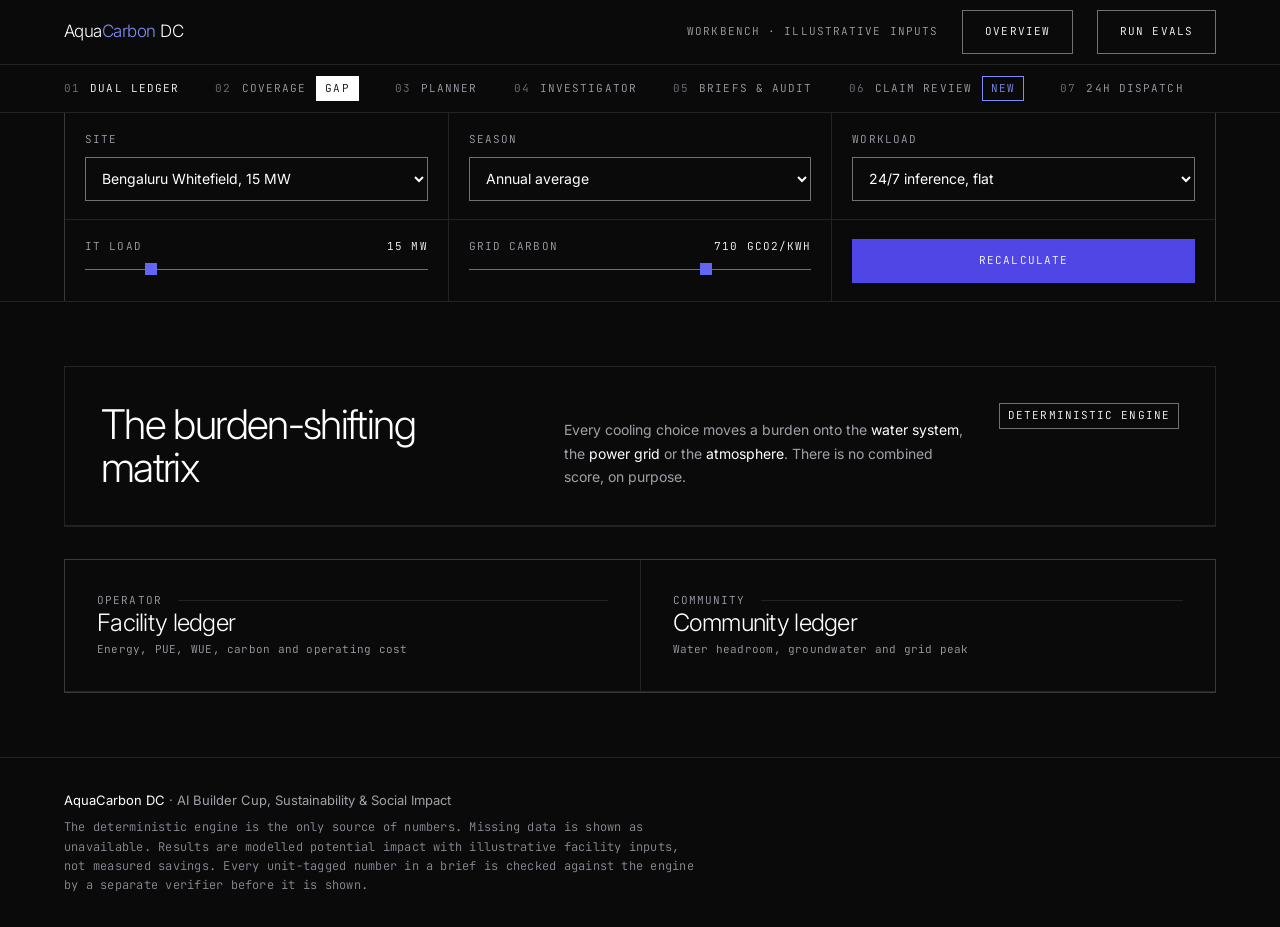
==== static/app.html @ 887aaea4 "feat(ui): revamp as a landing page plus workbench in a dark generated-light style - / is a new landi" ====
<!DOCTYPE html>
<html lang="en">
<head>
  <meta charset="UTF-8">
  <meta name="viewport" content="width=device-width, initial-scale=1.0">
  <title>Workbench | AquaCarbon DC</title>
  <meta name="description" content="Compare data-center cooling choices on two ledgers: what the facility spends and what the community absorbs.">
  <meta name="theme-color" content="#0A0A0A">
  <link rel="icon" href="data:image/svg+xml,%3Csvg xmlns=%27http://www.w3.org/2000/svg%27 viewBox=%270 0 32 32%27%3E%3Crect width=%2732%27 height=%2732%27 fill=%27%230A0A0A%27/%3E%3Crect x=%277%27 y=%2715%27 width=%2718%27 height=%272%27 fill=%27%236366F1%27/%3E%3C/svg%3E">
  <link rel="preconnect" href="https://fonts.googleapis.com">
  <link rel="preconnect" href="https://fonts.gstatic.com" crossorigin>
  <link href="https://fonts.googleapis.com/css2?family=Inter:wght@300;400&family=JetBrains+Mono:wght@300&display=swap" rel="stylesheet">
  <link rel="stylesheet" href="/static/style.css">
</head>
<body>
  <a class="skip" href="#main">Skip to content</a>

  <header class="topbar">
    <div class="wrap">
      <a class="wordmark" href="/" aria-label="AquaCarbon DC, home">Aqua<b>Carbon</b> DC</a>
      <div class="topbar-meta">
        <span class="mono">Workbench &middot; Illustrative inputs</span>
        <a class="btn" href="/">Overview</a>
        <button id="btn-run-evals" class="btn-evals" title="Run the evaluation suite" type="button">Run evals</button>
      </div>
    </div>
  </header>

  <nav class="app-nav" aria-label="Workbench sections">
    <div class="wrap" role="tablist">
      <button class="nav-tab active" data-tab="dashboard" role="tab" type="button"><span class="num">01</span> Dual ledger</button>
      <button class="nav-tab" data-tab="coverage" role="tab" type="button"><span class="num">02</span> Coverage <span class="tab-indicator alert">Gap</span></button>
      <button class="nav-tab" data-tab="planner" role="tab" type="button"><span class="num">03</span> Planner</button>
      <button class="nav-tab" data-tab="investigator" role="tab" type="button"><span class="num">04</span> Investigator</button>
      <button class="nav-tab" data-tab="briefs" role="tab" type="button"><span class="num">05</span> Briefs &amp; audit</button>
      <button class="nav-tab" data-tab="review" role="tab" type="button"><span class="num">06</span> Claim review <span class="tab-indicator new">New</span></button>
      <button class="nav-tab" data-tab="arbiter" role="tab" type="button"><span class="num">07</span> 24h dispatch</button>
    </div>
  </nav>

  <section class="control-ribbon" aria-label="Scenario">
    <div class="wrap">
      <div class="control-grid">
        <div class="control-group">
          <label for="preset-selector">Site</label>
          <select id="preset-selector" class="custom-select">
            <option value="bengaluru">Bengaluru Whitefield, 15 MW</option>
            <option value="chennai">Chennai Ambattur, 30 MW</option>
            <option value="mumbai">Navi Mumbai Rabale, 50 MW</option>
          </select>
        </div>
        <div class="control-group">
          <label for="season-selector">Season</label>
          <select id="season-selector" class="custom-select">
            <option value="annual_average">Annual average</option>
            <option value="dry_summer">Dry summer, 36.5&deg;C</option>
            <option value="monsoon">Monsoon, 82% RH</option>
            <option value="winter">Winter, 22&deg;C</option>
          </select>
        </div>
        <div class="control-group">
          <label for="workload-selector">Workload</label>
          <select id="workload-selector" class="custom-select">
            <option value="static_inference">24/7 inference, flat</option>
            <option value="ai_training_flexible">Flexible training, shift 40% off peak</option>
          </select>
        </div>
        <div class="control-group slider-group">
          <div class="slider-header">
            <label for="capacity-slider">IT load</label>
            <span id="capacity-val" class="slider-value">15 MW</span>
          </div>
          <input type="range" id="capacity-slider" min="5" max="60" step="5" value="15">
        </div>
        <div class="control-group slider-group">
          <div class="slider-header">
            <label for="grid-slider">Grid carbon</label>
            <span id="grid-val" class="slider-value">710 gCO2/kWh</span>
          </div>
          <input type="range" id="grid-slider" min="300" max="900" step="20" value="710">
        </div>
        <div class="control-group actions-group">
          <button id="btn-recalculate" class="btn-primary" type="button">Recalculate</button>
        </div>
      </div>
    </div>
  </section>

  <main class="app-main" id="main">
    <div class="wrap">

      <!-- 01 -->
      <section id="tab-dashboard" class="tab-content active" role="tabpanel">
        <div class="section-card burden-card">
          <div class="card-header">
            <div>
              <h2>The burden-shifting matrix</h2>
              <p class="section-subtitle">Every cooling choice moves a burden onto the <strong>water system</strong>, the <strong>power grid</strong> or the <strong>atmosphere</strong>. There is no combined score, on purpose.</p>
            </div>
            <span class="verifier-badge" id="dash-verifier-badge">Deterministic engine</span>
          </div>
          <div class="burden-grid" id="burden-grid"></div>
        </div>

        <div class="ledgers-container">
          <div class="ledger-column facility-ledger">
            <div class="ledger-header">
              <div class="eyebrow">Operator</div>
              <h3>Facility ledger</h3>
              <span class="ledger-subtitle">Energy, PUE, WUE, carbon and operating cost</span>
            </div>
            <div class="ledger-cards-grid" id="facility-ledger-cards"></div>
          </div>
          <div class="ledger-column community-ledger">
            <div class="ledger-header">
              <div class="eyebrow">Community</div>
              <h3>Community ledger</h3>
              <span class="ledger-subtitle">Water headroom, groundwater and grid peak</span>
            </div>
            <div class="ledger-cards-grid" id="community-ledger-cards"></div>
          </div>
        </div>
      </section>

      <!-- 02 -->
      <section id="tab-coverage" class="tab-content" role="tabpanel">
        <div class="section-card">
          <div class="card-header">
            <div>
              <h2>Coverage disparity check</h2>
              <p class="section-subtitle">Satellite settlement footprints against official piped-water records. Where they disagree, people who share the aquifer may be missing from the data.</p>
            </div>
            <span class="confidence-tag warning">Data quality alert</span>
          </div>
          <div class="coverage-layout" id="coverage-layout"></div>
        </div>
      </section>

      <!-- 03 -->
      <section id="tab-planner" class="tab-content" role="tabpanel">
        <div class="section-card">
          <div class="card-header">
            <div>
              <h2>Constraint-aware planner</h2>
              <p class="section-subtitle">Set facility and community limits together. If nothing satisfies every one, the planner says so and names the binding constraint instead of inventing a compromise.</p>
            </div>
          </div>
          <div class="planner-layout">
            <div class="planner-controls-panel">
              <div class="control-box">
                <h4>Facility limits</h4>
                <div class="form-group">
                  <label for="constraint-pue">Max PUE</label>
                  <input type="number" id="constraint-pue" step="0.05" min="1.10" max="1.60" value="1.35">
                </div>
                <div class="form-group">
                  <label for="constraint-cost">Max annual OpEx (INR Cr)</label>
                  <input type="number" id="constraint-cost" step="10" min="50" max="250" value="160">
                </div>
              </div>
              <div class="control-box">
                <h4>Community limits</h4>
                <div class="form-group">
                  <label for="constraint-headroom">Max water headroom share (%)</label>
                  <input type="number" id="constraint-headroom" step="5" min="5" max="150" value="50">
                  <small class="hint-text">Share of the municipal industrial water allocation consumed</small>
                </div>
                <div class="form-group">
                  <label for="constraint-grid">Max substation peak share (%)</label>
                  <input type="number" id="constraint-grid" step="5" min="10" max="60" value="35">
                  <small class="hint-text">Peak draw as a share of the local 66kV substation</small>
                </div>
              </div>
              <button id="btn-run-planner" class="btn-primary w-full" type="button">Search feasible configurations</button>
            </div>
            <div class="planner-results-panel" id="planner-results">
              <div class="empty-state"><p>Set the limits, then search.</p></div>
            </div>
          </div>
        </div>
      </section>

      <!-- 04 -->
      <section id="tab-investigator" class="tab-content" role="tabpanel">
        <div class="section-card">
          <div class="card-header">
            <div>
              <h2>Investigator</h2>
              <p class="section-subtitle">Ask why a trade-off happens. Every number in an answer is checked against the engine before it is shown.</p>
            </div>
            <span class="verifier-badge success">Verifier enforced</span>
          </div>
          <div class="investigator-layout">
            <div class="suggested-queries">
              <button class="query-chip" type="button" data-q="Why does evaporative cooling save water but strain the grid?">Why does evaporative cooling save water but strain the grid?</button>
              <button class="query-chip" type="button" data-q="What happens to the trade-off in dry summer vs monsoon season?">Dry summer vs monsoon?</button>
              <button class="query-chip" type="button" data-q="How does hybrid adiabatic cooling reduce the community water burden?">How does hybrid cooling help the community?</button>
              <button class="query-chip" type="button" data-q="Who bears the cost if the facility chooses air-cooled chillers?">Who bears the cost of air-cooled chillers?</button>
            </div>
            <div class="query-input-bar">
              <input type="text" id="investigate-input" aria-label="Your question" placeholder="Ask about this scenario" value="Why does evaporative cooling save water but strain the grid?">
              <button id="btn-ask-gemini" class="btn-primary" type="button">Investigate</button>
            </div>
            <div class="investigator-output-card" id="investigator-output" aria-live="polite">
              <div class="output-placeholder"><p>Pick a question above or type your own.</p></div>
            </div>
          </div>
        </div>
      </section>

      <!-- 05 -->
      <section id="tab-briefs" class="tab-content" role="tabpanel">
        <div class="section-card">
          <div class="card-header">
            <div>
              <h2>Briefs and verifier audit</h2>
              <p class="section-subtitle">Two briefs from one scenario: an engineering brief for operators and a plain-language brief for the community, each checked line by line.</p>
            </div>
            <div class="brief-toggle-group">
              <button class="btn-toggle active" data-brief="operator" type="button">Operator</button>
              <button class="btn-toggle" data-brief="community" type="button">Community</button>
              <button class="btn-toggle" data-brief="verifier" type="button">Audit trail</button>
            </div>
          </div>
          <div class="brief-display-container">
            <div class="brief-actions">
              <button id="btn-tamper-demo" class="btn-tamper" type="button" title="Corrupt a brief and watch the verifier block it">Inject a wrong number</button>
              <button id="btn-copy-brief" class="btn-secondary" type="button">Copy markdown</button>
            </div>
            <div id="brief-provenance" class="prov-line"></div>
            <div class="markdown-preview" id="brief-markdown-content"></div>
          </div>
        </div>
      </section>

      <!-- 06 -->
      <section id="tab-review" class="tab-content" role="tabpanel">
        <div class="section-card">
          <div class="card-header">
            <div>
              <h2>Permit claim review</h2>
              <p class="section-subtitle">Compare a figure an applicant states with the modelled range for this scenario. The result is a list of questions to ask, not a finding of fault. Modelled inputs are illustrative and unverified.</p>
            </div>
            <span class="verifier-badge success"><span id="review-badge">Independent verifier</span></span>
          </div>
          <div class="investigator-layout">
            <div class="suggested-queries">
              <button class="query-chip" type="button" data-review="The hybrid adiabatic system will use 40 ML of water per year at a PUE of 1.2.">Aggressive: 40 ML, PUE 1.2</button>
              <button class="query-chip" type="button" data-review="The evaporative cooling plant will use 275.9 ML of water per year.">Near the model: 275.9 ML</button>
            </div>
            <div class="query-input-bar stack">
              <label for="review-text">Application text</label>
              <textarea id="review-text" rows="3" placeholder="Paste text from the permit application"></textarea>
              <div class="row">
                <select id="review-cooling" class="custom-select" aria-label="Cooling type"><option value="hybrid_adiabatic">Hybrid adiabatic</option><option value="evaporative">Evaporative</option><option value="dry_cooling">Dry (air-cooled)</option></select>
                <select id="review-metric" class="custom-select" aria-label="Metric">
                  <option value="direct_water_ml">Annual water (ML)</option><option value="pue">PUE</option><option value="wue_l_per_kwh">WUE (L/kWh)</option>
                  <option value="facility_energy_mwh">Energy (MWh/yr)</option><option value="scope2_carbon_tonnes">Scope 2 carbon (tCO2e)</option><option value="operating_cost_inr_crores">Operating cost (INR Cr)</option>
                </select>
                <input type="number" id="review-value" step="any" placeholder="Stated value" aria-label="Stated value" class="custom-select narrow">
                <button id="btn-run-review-structured" class="btn-primary" type="button">Check this figure</button>
                <button id="btn-run-review-text" class="btn-secondary" type="button">Read claims from text (needs Gemini)</button>
              </div>
            </div>
            <div class="investigator-output-card" id="review-output" aria-live="polite">
              <div class="output-placeholder"><p>Enter a figure, or paste application text.</p></div>
            </div>
          </div>
        </div>
      </section>

      <!-- 07 -->
      <section id="tab-arbiter" class="tab-content" role="tabpanel">
        <div class="section-card">
          <div class="card-header">
            <div>
              <h2>24-hour dispatch</h2>
              <p class="section-subtitle">Hour by hour: night air-side economizing, mild-morning dry cooling, deferral of flexible AI batch work through the afternoon heat, and trimmed cooling at the evening residential peak.</p>
            </div>
            <span class="verifier-badge success">Hourly diurnal model</span>
          </div>

          <div class="arbiter-kpi-grid" id="arbiter-kpi-grid">
            <div class="kpi-card"><span class="kpi-label">Daily water saved</span><span class="kpi-val" id="arbiter-water-saved">--</span><span class="kpi-sub" id="arbiter-water-pct">vs evaporative baseline</span></div>
            <div class="kpi-card"><span class="kpi-label">Household-days restored</span><span class="kpi-val" id="arbiter-hh-restored">--</span><span class="kpi-sub">of drinking water</span></div>
            <div class="kpi-card"><span class="kpi-label">Substation peak shaved</span><span class="kpi-val" id="arbiter-peak-shaved">--</span><span class="kpi-sub" id="arbiter-peak-sub">relieves 66kV feeder</span></div>
            <div class="kpi-card"><span class="kpi-label">Free-cooling hours</span><span class="kpi-val" id="arbiter-free-hours">--</span><span class="kpi-sub">chillers off</span></div>
          </div>

          <div class="arbiter-controls-bar">
            <div class="form-group inline-flex">
              <label for="arbiter-flex-slider">AI batch flexibility</label>
              <input type="range" id="arbiter-flex-slider" min="0" max="60" step="10" value="40">
              <span id="arbiter-flex-val" class="slider-value">40%</span>
            </div>
            <button id="btn-run-arbiter" class="btn-primary" type="button">Simulate 24 hours</button>
          </div>

          <div class="dispatch-timeline-container">
            <h3>Dispatch strategy</h3>
            <div class="dispatch-phase-legend">
              <span class="legend-item"><span class="legend-dot dot-free"></span> Night economizer, chillers off</span>
              <span class="legend-item"><span class="legend-dot dot-dry"></span> Morning dry chiller</span>
              <span class="legend-item"><span class="legend-dot dot-shift"></span> AI shift and mist</span>
              <span class="legend-item"><span class="legend-dot dot-shave"></span> Evening peak-shave</span>
            </div>
            <div class="timeline-bar-strip" id="timeline-bar-strip"></div>
          </div>

          <div class="table-container">
            <table class="data-table" id="arbiter-hourly-table">
              <thead>
                <tr><th>Hour</th><th>Ambient</th><th>Mode</th><th>Chiller</th><th>IT load</th><th>PUE</th><th>Water</th><th>Grid power</th></tr>
              </thead>
              <tbody id="arbiter-hourly-tbody"></tbody>
            </table>
          </div>
        </div>
      </section>
    </div>
  </main>

  <div id="evals-modal" class="modal-overlay hidden" role="dialog" aria-modal="true" aria-label="Evaluation suite">
    <div class="modal-card">
      <div class="modal-header">
        <h3>Evaluation suite</h3>
        <button id="btn-close-modal" class="btn-close" type="button" aria-label="Close">&times;</button>
      </div>
      <div class="modal-body" id="modal-eval-body">
        <div class="loading-spinner">Running checks</div>
      </div>
    </div>
  </div>

  <footer class="app-footer">
    <div class="wrap">
      <p><strong>AquaCarbon DC</strong> &middot; AI Builder Cup, Sustainability &amp; Social Impact</p>
      <span class="footer-sub">The deterministic engine is the only source of numbers. Missing data is shown as unavailable. Results are modelled potential impact with illustrative facility inputs, not measured savings. Every unit-tagged number in a brief is checked against the engine by a separate verifier before it is shown.</span>
    </div>
  </footer>

  <script src="/static/app.js"></script>
</body>
</html>
---- static/style.css ----
/* AquaCarbon DC: shared design system and the workbench (/app). Rationale and rules: docs/UI.md.
   Landing-only styles live in landing.css.

   Rules (see docs/UI.md): near-black ground, one indigo accent, hairlines instead of cards, radii 0, no shadows,
   Inter 300/400 and JetBrains Mono 300. Colour carries meaning only through indigo; status is shown by outline
   style and text (solid outline = ok, dashed = unverified, inverse = blocked or failed). */

:root {
  color-scheme: dark;

  --ground: #0A0A0A;
  --ground-2: #0F0F11;
  --panel: #18181B;
  --ink: #FFFFFF;
  --soft: #A1A1AA;      /* body copy on the ground, 7.6:1 */
  --muted: #71717A;     /* palette muted: 4.1:1 on the ground, so decorative index numbers only, never information */
  --quiet: #8E8E98;     /* small informational text (sources, hints): 6.1:1 */
  --accent: #6366F1;    /* marks, numerals, bars, thumbs: non-text or large */
  --accent-btn: #4F46E5; /* button fill: white label is 6.3:1 (on #6366F1 it is 4.5:1, borderline at 11px) */
  --accent-hover: #6366F1;
  --accent-press: #4338CA;
  --accent-text: #818CF8; /* indigo for small text: 6.6:1 */

  --line: rgba(255, 255, 255, .10);
  --line-soft: rgba(255, 255, 255, .06);
  --control: rgba(255, 255, 255, .42); /* borders of interactive controls, 3:1 or better */

  --font-sans: 'Inter', system-ui, -apple-system, 'Segoe UI', Roboto, sans-serif;
  --font-mono: 'JetBrains Mono', ui-monospace, 'SF Mono', Menlo, Consolas, monospace;

  --ease: cubic-bezier(.16, 1, .3, 1);
  --gutter: clamp(20px, 5vw, 64px);
  --measure: 1152px;
}

*, *::before, *::after { box-sizing: border-box; margin: 0; padding: 0; border-radius: 0; }

html { background: var(--ground); -webkit-text-size-adjust: 100%; scroll-padding-top: 88px; }
@media (prefers-reduced-motion: no-preference) { html { scroll-behavior: smooth; } }

body {
  background: var(--ground);
  color: var(--ink);
  font-family: var(--font-sans);
  font-weight: 400;
  font-size: 15px;
  line-height: 1.6;
  -webkit-font-smoothing: antialiased;
  min-height: 100vh;
}

a { color: inherit; text-decoration: none; }
button, input, select, textarea { font: inherit; color: inherit; }
button { cursor: pointer; background: none; border: 0; }
strong { font-weight: 400; color: var(--ink); }
em { font-style: normal; color: var(--ink); }
ul { list-style: none; }
.hidden { display: none !important; }

:focus-visible { outline: 1px solid var(--accent-text); outline-offset: 3px; }

.skip {
  position: absolute; left: var(--gutter); top: -60px; z-index: 200;
  background: var(--ink); color: var(--ground); padding: 10px 16px;
  font-family: var(--font-mono); font-weight: 300; font-size: 11px; letter-spacing: .1em; text-transform: uppercase;
}
.skip:focus { top: 12px; }

.wrap { width: 100%; max-width: calc(var(--measure) + 2 * var(--gutter)); margin-inline: auto; padding-inline: var(--gutter); }

/* ---------- type furniture ---------- */
.mono, .eyebrow, label, .val-tag, .metric-source, .chip, .cooling-badge, .confidence-chip, .tab-indicator, .verifier-badge,
.eval-badge, .kpi-label, .kpi-sub, .slider-value, .hint-text, .btn, .nav-tab, .btn-toggle, .query-chip, th,
.bar-labels, .legend-item, .ledger-subtitle, .footer-sub, .slot-hour, .slot-temp {
  font-family: var(--font-mono);
  font-weight: 300;
  font-size: 11px;
  letter-spacing: .1em;
  text-transform: uppercase;
}

.eyebrow { display: flex; align-items: center; gap: 16px; color: var(--soft); }
.eyebrow::after { content: ""; flex: 1; height: 1px; background: var(--line); }

h1, h2, h3, h4 { font-weight: 300; letter-spacing: -.04em; line-height: 1.05; }
h2 { font-size: clamp(1.7rem, 3.2vw, 2.6rem); max-width: 20ch; }
h3 { font-size: 1.15rem; letter-spacing: -.02em; font-weight: 400; }
h4 { font-size: 11px; font-family: var(--font-mono); font-weight: 300; letter-spacing: .1em; text-transform: uppercase; color: var(--soft); margin-bottom: 12px; }

/* ---------- buttons ---------- */
.btn, .btn-primary, .btn-secondary, .btn-evals, .btn-tamper {
  display: inline-flex; align-items: center; justify-content: center; gap: 10px;
  min-height: 44px; padding: 0 22px;
  font-family: var(--font-mono); font-weight: 300; font-size: 11px; letter-spacing: .1em; text-transform: uppercase;
  border: 1px solid var(--control); color: var(--ink); background: transparent;
  transition: background-color .25s var(--ease), border-color .25s var(--ease), color .25s var(--ease);
}
.btn:hover, .btn-secondary:hover, .btn-evals:hover, .btn-tamper:hover { border-color: var(--ink); }
.btn-primary, .btn.primary { background: var(--accent-btn); border-color: var(--accent-btn); color: #fff; }
.btn-primary:hover:not(:disabled), .btn.primary:hover:not(:disabled) { background: var(--accent-hover); border-color: var(--accent-hover); }
.btn-primary:active:not(:disabled), .btn.primary:active:not(:disabled) { background: var(--accent-press); border-color: var(--accent-press); }
.btn-primary:disabled, .btn:disabled { opacity: .5; cursor: progress; }
.btn-primary.is-done { background: var(--ink); border-color: var(--ink); color: var(--ground); }
.w-full { width: 100%; }
.btn-close { font-size: 24px; line-height: 1; padding: 0 12px; min-height: 44px; color: var(--soft); }
.btn-close:hover { color: var(--ink); }

/* ---------- form controls ---------- */
label { color: var(--soft); display: block; margin-bottom: 8px; }
input[type=text], input[type=number], select, textarea, .custom-select {
  width: 100%; min-height: 44px; padding: 10px 12px;
  background: var(--ground); color: var(--ink);
  border: 1px solid var(--control);
  font-family: var(--font-sans); font-size: 14px; font-weight: 400; letter-spacing: 0; text-transform: none;
}
textarea { resize: vertical; line-height: 1.5; }
input::placeholder, textarea::placeholder { color: var(--quiet); }
input[type=text]:hover, input[type=number]:hover, select:hover, textarea:hover { border-color: var(--ink); }

input[type=range] { -webkit-appearance: none; appearance: none; width: 100%; height: 28px; background: transparent; cursor: pointer; }
input[type=range]::-webkit-slider-runnable-track { height: 1px; background: var(--control); }
input[type=range]::-moz-range-track { height: 1px; background: var(--control); }
input[type=range]::-webkit-slider-thumb { -webkit-appearance: none; width: 12px; height: 12px; margin-top: -6px; background: var(--accent); border: 0; }
input[type=range]::-moz-range-thumb { width: 12px; height: 12px; background: var(--accent); border: 0; border-radius: 0; }

.slider-header { display: flex; justify-content: space-between; align-items: baseline; }
.slider-header label { margin-bottom: 0; }
.slider-value { color: var(--ink); }
.hint-text { display: block; margin-top: 6px; color: var(--quiet); text-transform: none; letter-spacing: .02em; font-size: 11px; }
.form-group { margin-bottom: 18px; }
.inline-flex { display: flex; align-items: center; gap: 16px; }
.inline-flex label { margin: 0; white-space: nowrap; }

/* ---------- chips and status ---------- */
.cooling-badge, .confidence-chip, .tab-indicator, .verifier-badge, .eval-badge, .confidence-tag {
  display: inline-flex; align-items: center; gap: 8px;
  padding: 3px 8px; border: 1px solid var(--control); color: var(--ink); background: transparent; white-space: nowrap;
}
/* solid outline = ok / known. dashed = unverified. inverse = blocked or failed. */
.conf-high { border-color: var(--ink); }
.conf-medium { border-color: var(--control); color: var(--soft); }
.conf-low, .conf-unavailable { border-style: dashed; color: var(--soft); }
.badge-evap { border-color: var(--ink); }
.badge-hybrid { border-color: var(--control); color: var(--soft); }
.badge-dry { border-style: dashed; }
.badge-commons { border-color: var(--accent-text); color: var(--accent-text); }
.badge-pass { border-color: var(--ink); }
.badge-fail, .tab-indicator.alert, .confidence-tag.warning { background: var(--ink); border-color: var(--ink); color: var(--ground); }
.tab-indicator.new { border-color: var(--accent-text); color: var(--accent-text); }
.verifier-badge.success::before { content: ""; width: 6px; height: 6px; background: var(--accent); flex: none; }
.verifier-badge svg, .btn svg, .btn-primary svg, .btn-secondary svg, .btn-tamper svg, .btn-evals svg { width: 14px; height: 14px; flex: none; }

/* ---------- workbench frame ---------- */
.topbar { border-bottom: 1px solid var(--line); background: var(--ground); position: sticky; top: 0; z-index: 50; }
.topbar .wrap { display: flex; align-items: center; justify-content: space-between; gap: 24px; min-height: 64px; }
.wordmark { font-size: 17px; font-weight: 300; letter-spacing: -.03em; white-space: nowrap; }
.wordmark b { font-weight: 300; color: var(--accent-text); }
.topbar-meta { display: flex; align-items: center; gap: 24px; }
.topbar-meta .mono { color: var(--soft); }

.app-nav { border-bottom: 1px solid var(--line); }
.app-nav .wrap { display: flex; overflow-x: auto; scrollbar-width: none; }
.app-nav .wrap::-webkit-scrollbar { display: none; }
.nav-tab {
  display: inline-flex; align-items: center; gap: 10px; flex: none; min-height: 48px; padding: 0 18px;
  color: var(--soft); border-bottom: 1px solid transparent; margin-bottom: -1px;
  transition: color .25s var(--ease), border-color .25s var(--ease);
}
.nav-tab:first-child { padding-left: 0; }
.nav-tab:hover { color: var(--ink); }
.nav-tab.active { color: var(--ink); border-bottom-color: var(--accent); }
.nav-tab .num { color: var(--muted); }

.control-ribbon { border-bottom: 1px solid var(--line); }
.control-ribbon .wrap { padding-block: 0; }
.control-grid { display: grid; grid-template-columns: repeat(3, 1fr); gap: 1px; background: var(--line); border-inline: 1px solid var(--line); }
.control-group { background: var(--ground); padding: 18px 20px; display: flex; flex-direction: column; justify-content: center; }
.actions-group { justify-content: flex-end; }

.app-main { padding-block: clamp(32px, 5vw, 64px); }
.tab-content { display: none; }
.tab-content.active { display: block; }

/* a band: hairline-bordered, header with the headline left and the lede right */
.section-card { border: 1px solid var(--line); margin-bottom: 32px; }
.card-header { display: flex; flex-wrap: wrap; justify-content: space-between; align-items: flex-start; gap: 24px; padding: clamp(20px, 3vw, 36px); border-bottom: 1px solid var(--line); }
.card-header > div:first-child { flex: 1 1 560px; display: grid; grid-template-columns: 1fr 1fr; gap: clamp(20px, 4vw, 56px); align-items: end; }
.section-subtitle { color: var(--soft); font-size: 14px; line-height: 1.7; max-width: 58ch; }
.section-card > :not(.card-header) { margin: clamp(20px, 3vw, 36px); }
.section-card > .burden-grid, .section-card > .coverage-layout, .section-card > .planner-layout { margin: 0; }

/* explorer */
.burden-grid { display: grid; grid-template-columns: repeat(3, 1fr); gap: 1px; background: var(--line); }
.burden-col-card { background: var(--ground); padding: clamp(20px, 2.5vw, 32px); display: flex; flex-direction: column; gap: 28px; }
.burden-col-header { display: flex; justify-content: space-between; align-items: baseline; gap: 12px; }
.burden-title { font-size: 1.25rem; font-weight: 300; letter-spacing: -.03em; }
.bars-stack { display: flex; flex-direction: column; gap: 20px; }
.bar-labels { display: flex; justify-content: space-between; color: var(--soft); margin-bottom: 8px; }
.bar-val { color: var(--ink); }
.bar-track { height: 3px; background: var(--line); }
.bar-fill { height: 100%; background: var(--soft); width: 0; transition: width .9s var(--ease); }
.bar-fill.is-peak { background: var(--accent); } /* the burden this profile pushes hardest */
.burden-summary-note { color: var(--soft); font-size: 13.5px; line-height: 1.6; border-top: 1px solid var(--line); padding-top: 16px; margin-top: auto; }

.ledgers-container { display: grid; grid-template-columns: repeat(2, 1fr); gap: 1px; background: var(--line); border: 1px solid var(--line); margin-top: 32px; }
.ledger-column { background: var(--ground); }
.ledger-header { padding: clamp(20px, 2.5vw, 32px); border-bottom: 1px solid var(--line); }
.ledger-header h3 { font-size: 1.5rem; font-weight: 300; letter-spacing: -.03em; margin-bottom: 6px; }
.ledger-subtitle { color: var(--soft); display: block; text-transform: none; letter-spacing: .02em; }
.ledger-cards-grid { display: flex; flex-direction: column; }
.ledger-metric-card { padding: 20px clamp(20px, 2.5vw, 32px); border-bottom: 1px solid var(--line-soft); display: grid; gap: 14px; }
.ledger-metric-card:last-child { border-bottom: 0; }
.metric-meta { display: flex; flex-direction: column; gap: 4px; }
.metric-name { font-size: 15px; }
.metric-source { color: var(--quiet); text-transform: none; letter-spacing: .02em; line-height: 1.5; }
.metric-values-row { display: grid; grid-template-columns: repeat(3, minmax(0, 1fr)); align-items: baseline; gap: 12px 20px; }
.metric-values-row.is-flex { display: flex; flex-wrap: wrap; gap: 12px 20px; }
.val-item { display: flex; flex-direction: column; gap: 2px; min-width: 0; }
.val-tag { color: var(--quiet); }
.val-number { font-size: clamp(1.05rem, 1.5vw, 1.3rem); font-weight: 300; letter-spacing: -.03em; font-variant-numeric: tabular-nums; overflow-wrap: anywhere; }
.val-item.is-best .val-number { text-decoration: underline; text-decoration-color: var(--accent); text-decoration-thickness: 1px; text-underline-offset: 6px; }
.legend-note { padding: 0 clamp(20px, 2.5vw, 32px) 14px; color: var(--quiet); }
.updated-pulse { animation: pulse .8s var(--ease); }
@keyframes pulse { from { background: var(--panel); } to { background: transparent; } }

/* coverage */
.coverage-layout { display: grid; grid-template-columns: repeat(2, 1fr); gap: 1px; background: var(--line); }
.coverage-stats-box { background: var(--ground); padding: clamp(20px, 2.5vw, 32px); display: flex; flex-direction: column; gap: 24px; }
.disparity-visual { display: flex; align-items: center; justify-content: space-between; gap: 16px; flex-wrap: wrap; }
.stat-circle { display: flex; flex-direction: column; gap: 4px; }
.stat-num { font-size: clamp(1.6rem, 3vw, 2.4rem); font-weight: 300; letter-spacing: -.04em; }
.satellite-color, .piped-color { color: var(--ink); }
.disparity-badge { padding: 6px 12px; background: var(--ink); color: var(--ground); font-family: var(--font-mono); font-weight: 300; font-size: 11px; letter-spacing: .1em; text-transform: uppercase; }
.coverage-flags { display: flex; flex-direction: column; }
.flag-item { display: flex; gap: 14px; padding: 14px 0; border-top: 1px solid var(--line-soft); color: var(--soft); font-size: 14px; line-height: 1.6; }
.flag-item svg { width: 16px; height: 16px; flex: none; margin-top: 4px; color: var(--ink); }
.note { padding: 14px 16px; border: 1px solid var(--line); color: var(--soft); font-size: 13px; line-height: 1.6; }
.guardrail { padding-top: 16px; border-top: 1px solid var(--line); color: var(--quiet); font-size: 12.5px; line-height: 1.6; margin-top: auto; }
.actions-list { display: flex; flex-direction: column; }
.actions-list li { padding: 14px 0 14px 28px; border-top: 1px solid var(--line-soft); position: relative; color: var(--soft); font-size: 14px; line-height: 1.6; }
.actions-list li::before { content: ""; position: absolute; left: 0; top: 24px; width: 12px; height: 1px; background: var(--control); }

/* planner */
.planner-layout { display: grid; grid-template-columns: minmax(280px, 380px) 1fr; gap: 1px; background: var(--line); }
.planner-controls-panel, .planner-results-panel { background: var(--ground); padding: clamp(20px, 2.5vw, 32px); }
.control-box { border: 1px solid var(--line); padding: 20px; margin-bottom: 20px; }
.planner-verdict-box { padding: 18px 20px; border: 1px solid var(--line); margin-bottom: 24px; line-height: 1.6; }
.planner-verdict-box strong { font-weight: 400; }
.planner-verdict-box p { margin-top: 10px; color: var(--soft); font-size: 14px; }
.verdict-refusal { background: var(--ink); border-color: var(--ink); color: var(--ground); }
.verdict-refusal strong, .verdict-refusal p { color: var(--ground); }
.planner-results-panel h4 { margin-top: 28px; }
.feasible-item-card { border: 1px solid var(--line); padding: 16px 18px; margin-bottom: 12px; }
.feasible-item-card.is-breached { border-style: dashed; }
.item-head { display: flex; justify-content: space-between; align-items: center; gap: 12px; }
.item-meta { font-family: var(--font-mono); font-weight: 300; font-size: 12px; margin-top: 8px; color: var(--soft); }
.violations { margin-top: 10px; padding-left: 18px; list-style: disc; color: var(--soft); font-size: 13px; }
.tradeoff { margin-top: 10px; padding-top: 10px; border-top: 1px solid var(--line-soft); color: var(--soft); font-size: 13px; }
.empty-state, .output-placeholder { color: var(--quiet); padding: 24px 0; }

/* investigator and review */
.investigator-layout { display: flex; flex-direction: column; gap: 20px; }
.suggested-queries { display: flex; flex-wrap: wrap; gap: 8px; }
.query-chip { padding: 9px 12px; border: 1px solid var(--line); color: var(--soft); text-transform: none; letter-spacing: .02em; font-size: 12px; cursor: pointer; transition: border-color .25s var(--ease), color .25s var(--ease); }
.query-chip:hover { border-color: var(--ink); color: var(--ink); }
.query-input-bar { display: flex; gap: 12px; }
.query-input-bar.stack { flex-direction: column; align-items: stretch; }
.row { display: flex; gap: 12px; flex-wrap: wrap; align-items: center; }
.row .custom-select { width: auto; min-width: 11rem; }
.row .narrow { width: 9rem; min-width: 0; }
.investigator-output-card { border: 1px solid var(--line); padding: clamp(18px, 2.5vw, 28px); min-height: 160px; }
.output-head { display: flex; justify-content: space-between; align-items: center; gap: 16px; flex-wrap: wrap; margin-bottom: 18px; }
.prov-line { font-family: var(--font-mono); font-weight: 300; font-size: 11px; letter-spacing: .04em; color: var(--quiet); word-break: break-word; }
.query-echo { font-size: 13px; color: var(--soft); }
.fine { font-size: 13px; color: var(--quiet); margin-top: 14px; }
.is-error { color: var(--ink); border: 1px solid var(--ink); padding: 12px 14px; }

/* briefs */
.brief-toggle-group { display: flex; border: 1px solid var(--control); }
.btn-toggle { padding: 0 16px; min-height: 40px; color: var(--soft); border-right: 1px solid var(--control); }
.btn-toggle:last-child { border-right: 0; }
.btn-toggle:hover { color: var(--ink); }
.btn-toggle.active { background: var(--ink); color: var(--ground); }
.brief-actions { display: flex; gap: 12px; flex-wrap: wrap; margin-bottom: 8px; }
.markdown-preview { border: 1px solid var(--line); padding: clamp(18px, 3vw, 36px); color: var(--soft); line-height: 1.75; margin-top: 12px; }
.markdown-preview h1, .markdown-preview h2, .markdown-preview h3 { color: var(--ink); max-width: none; margin: 1.4em 0 .5em; letter-spacing: -.03em; }
.markdown-preview h1 { font-size: 1.7rem; margin-top: 0; }
.markdown-preview h2 { font-size: 1.3rem; }
.markdown-preview h3 { font-size: 1.05rem; }
.markdown-preview li { margin-left: 1.2em; list-style: disc; }
.markdown-preview table, .audit-table, .data-table { width: 100%; border-collapse: collapse; margin: 14px 0; }
.markdown-preview td, .audit-table td, .audit-table th, .data-table td, .data-table th { padding: 10px 12px; border-bottom: 1px solid var(--line); text-align: left; vertical-align: top; font-size: 13.5px; }
.markdown-preview td { color: var(--soft); }
th { color: var(--soft); font-size: 11px; white-space: nowrap; }
.audit-pass { color: var(--ink); }
.audit-fail { background: var(--ink); color: var(--ground); }
.stat-pair { display: flex; gap: 12px; flex-wrap: wrap; margin-bottom: 20px; }
.stat-pair > div { border: 1px solid var(--line); padding: 10px 16px; display: flex; flex-direction: column; gap: 2px; }
.stat-pair .big { font-size: 1.3rem; font-weight: 300; letter-spacing: -.03em; }
.callout { border: 1px solid var(--ink); padding: 20px; margin-bottom: 20px; display: grid; gap: 12px; }
.callout.is-ok { border-color: var(--line); }
.callout .mono-block { border: 1px solid var(--line); padding: 14px; font-family: var(--font-mono); font-weight: 300; font-size: 12px; line-height: 1.8; color: var(--soft); }

/* arbiter */
.arbiter-kpi-grid { display: grid; grid-template-columns: repeat(4, 1fr); gap: 1px; background: var(--line); border: 1px solid var(--line); }
.kpi-card { background: var(--ground); padding: 20px; display: flex; flex-direction: column; gap: 6px; }
.kpi-label { color: var(--soft); }
.kpi-val { font-size: clamp(1.4rem, 2.4vw, 2rem); font-weight: 300; letter-spacing: -.04em; }
.kpi-sub { color: var(--quiet); text-transform: none; letter-spacing: .02em; }
.arbiter-controls-bar { display: flex; justify-content: space-between; align-items: center; gap: 24px; flex-wrap: wrap; margin-top: 20px; }
.arbiter-controls-bar .inline-flex { flex: 1 1 360px; }
.arbiter-controls-bar input[type=range] { max-width: 280px; }
.dispatch-timeline-container h3 { margin-bottom: 14px; }
.dispatch-phase-legend { display: flex; flex-wrap: wrap; gap: 8px 24px; margin-bottom: 14px; }
.legend-item { display: inline-flex; align-items: center; gap: 8px; color: var(--soft); }
.legend-dot { width: 10px; height: 10px; border: 1px solid var(--ink); flex: none; }
.dot-free, .slot-free { background: var(--ink); color: var(--ground); }
.dot-dry, .slot-dry { background: transparent; border-color: var(--control); }
.dot-shift, .slot-shift { background: var(--accent); border-color: var(--accent); color: #fff; }
.dot-shave, .slot-shave { background: transparent; border-style: dashed; }
.timeline-bar-strip { display: grid; grid-template-columns: repeat(24, 1fr); gap: 2px; }
.timeline-slot { min-height: 56px; padding: 6px 2px; border: 1px solid var(--ink); display: flex; flex-direction: column; align-items: center; justify-content: space-between; }
.slot-dry { border-color: var(--control); }
.slot-hour, .slot-temp { font-size: 9.5px; letter-spacing: .02em; }
.table-container { overflow-x: auto; border: 1px solid var(--line); }
.table-container .data-table { margin: 0; }
.mt-4 { margin-top: 28px; }
.dim { color: var(--quiet); }

/* loading and modal */
.loading-spinner { position: relative; color: var(--soft); font-family: var(--font-mono); font-weight: 300; font-size: 11px; letter-spacing: .1em; text-transform: uppercase; padding: 18px 0 0; }
.loading-spinner::before { content: ""; position: absolute; top: 0; left: 0; height: 1px; width: 30%; background: var(--accent); animation: scan 1.4s var(--ease) infinite; }
@keyframes scan { from { left: 0; } to { left: 70%; } }
.spinner, .spinner-sm { display: inline-block; width: 10px; height: 1px; background: currentColor; animation: blink 1s steps(2) infinite; vertical-align: middle; }
@keyframes blink { 50% { opacity: .2; } }

.modal-overlay { position: fixed; inset: 0; z-index: 100; background: rgba(0, 0, 0, .82); display: flex; align-items: center; justify-content: center; padding: 20px; }
.modal-card { background: var(--ground); border: 1px solid var(--control); width: min(720px, 100%); max-height: 86vh; display: flex; flex-direction: column; }
.modal-header { display: flex; justify-content: space-between; align-items: center; padding: 8px 8px 8px 24px; border-bottom: 1px solid var(--line); }
.modal-body { padding: 24px; overflow-y: auto; }
.eval-item { display: flex; justify-content: space-between; align-items: flex-start; gap: 16px; padding: 14px 0; border-bottom: 1px solid var(--line-soft); }
.eval-meta { font-family: var(--font-mono); font-weight: 300; font-size: 11px; letter-spacing: .02em; color: var(--quiet); margin-top: 4px; word-break: break-word; }
.eval-summary { padding: 12px 14px; border: 1px solid var(--ink); margin-bottom: 8px; }
.eval-summary.is-fail { background: var(--ink); color: var(--ground); }

.app-footer { border-top: 1px solid var(--line); padding-block: 32px; color: var(--soft); font-size: 13px; }
.footer-sub { display: block; margin-top: 8px; color: var(--quiet); text-transform: none; letter-spacing: .02em; font-size: 12px; line-height: 1.6; max-width: 90ch; }

/* ---------- responsive: explicit track counts, never auto-fit ---------- */
@media (max-width: 1000px) {
  .control-grid { grid-template-columns: repeat(2, 1fr); }
  .burden-grid { grid-template-columns: 1fr; }
  .ledgers-container, .coverage-layout { grid-template-columns: 1fr; }
  .planner-layout { grid-template-columns: 1fr; }
  .arbiter-kpi-grid { grid-template-columns: repeat(2, 1fr); }
}
@media (max-width: 820px) {
  .card-header > div:first-child { grid-template-columns: 1fr; gap: 14px; }
  .timeline-bar-strip { grid-template-columns: repeat(12, 1fr); }
}
@media (max-width: 560px) {
  .control-grid, .arbiter-kpi-grid { grid-template-columns: 1fr; }
  .query-input-bar { flex-direction: column; }
  .topbar-meta .mono, .topbar-meta .btn { display: none; }
  .topbar-meta .btn-evals { display: inline-flex; }
  .metric-values-row { grid-template-columns: repeat(2, minmax(0, 1fr)); }
}

/* ---------- motion policy ---------- */
@media (prefers-reduced-motion: reduce) {
  *, *::before, *::after { animation: none !important; transition: none !important; }
  .loading-spinner::before { width: 100%; }
}
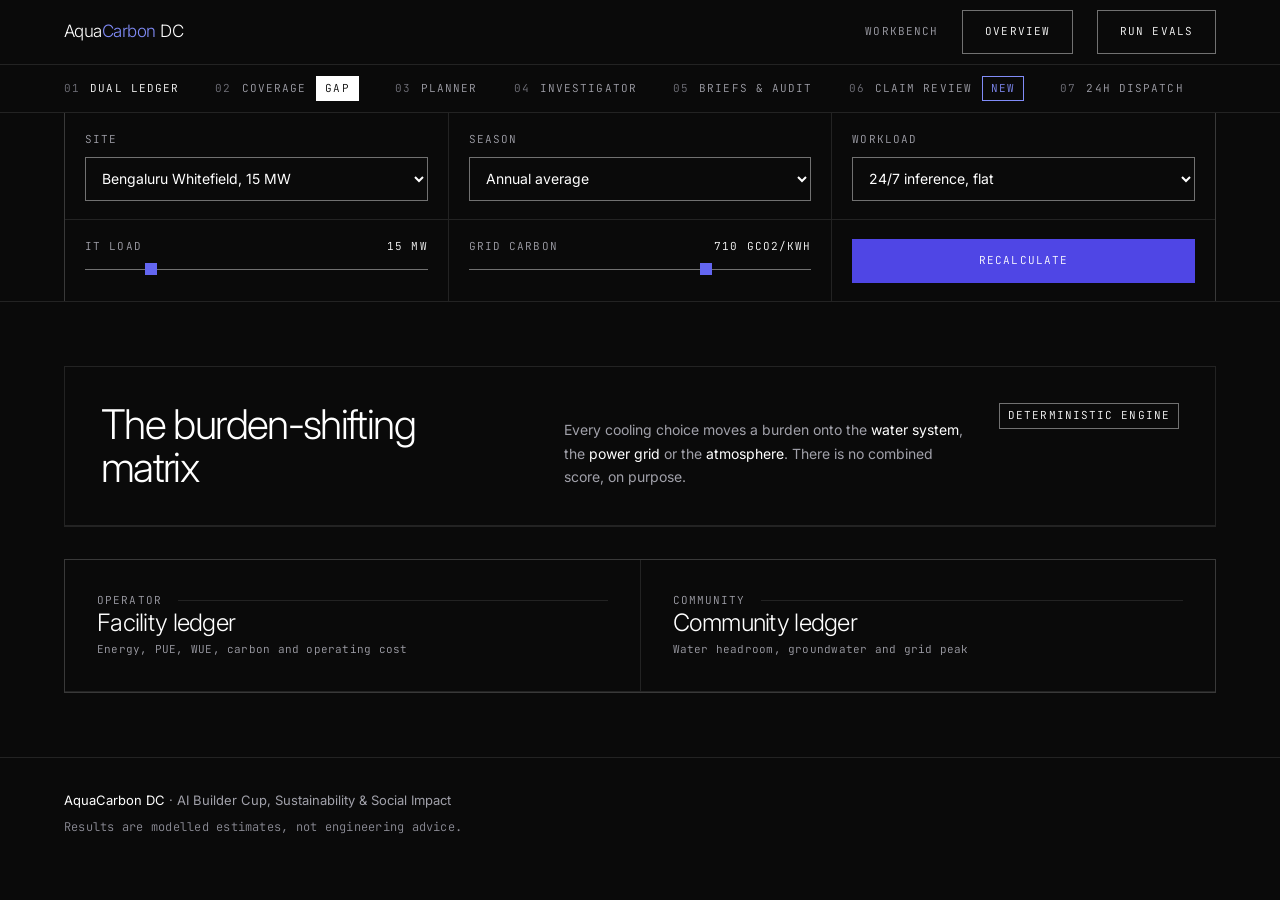
==== commit 498e4ec3: "feat(ui): finished-product landing copy; chart plots real model output - Landing page carries no sta" ====
--- a/static/app.html
+++ b/static/app.html
@@ -19,7 +19,7 @@
     <div class="wrap">
       <a class="wordmark" href="/" aria-label="AquaCarbon DC, home">Aqua<b>Carbon</b> DC</a>
       <div class="topbar-meta">
-        <span class="mono">Workbench &middot; Illustrative inputs</span>
+        <span class="mono">Workbench</span>
         <a class="btn" href="/">Overview</a>
         <button id="btn-run-evals" class="btn-evals" title="Run the evaluation suite" type="button">Run evals</button>
       </div>
@@ -239,7 +239,7 @@
           <div class="card-header">
             <div>
               <h2>Permit claim review</h2>
-              <p class="section-subtitle">Compare a figure an applicant states with the modelled range for this scenario. The result is a list of questions to ask, not a finding of fault. Modelled inputs are illustrative and unverified.</p>
+              <p class="section-subtitle">Compare a figure an applicant states with the modelled range for this scenario. The result is a list of questions to ask, not a finding of fault.</p>
             </div>
             <span class="verifier-badge success"><span id="review-badge">Independent verifier</span></span>
           </div>
@@ -335,7 +335,7 @@
   <footer class="app-footer">
     <div class="wrap">
       <p><strong>AquaCarbon DC</strong> &middot; AI Builder Cup, Sustainability &amp; Social Impact</p>
-      <span class="footer-sub">The deterministic engine is the only source of numbers. Missing data is shown as unavailable. Results are modelled potential impact with illustrative facility inputs, not measured savings. Every unit-tagged number in a brief is checked against the engine by a separate verifier before it is shown.</span>
+      <span class="footer-sub">Results are modelled estimates, not engineering advice.</span>
     </div>
   </footer>
 
